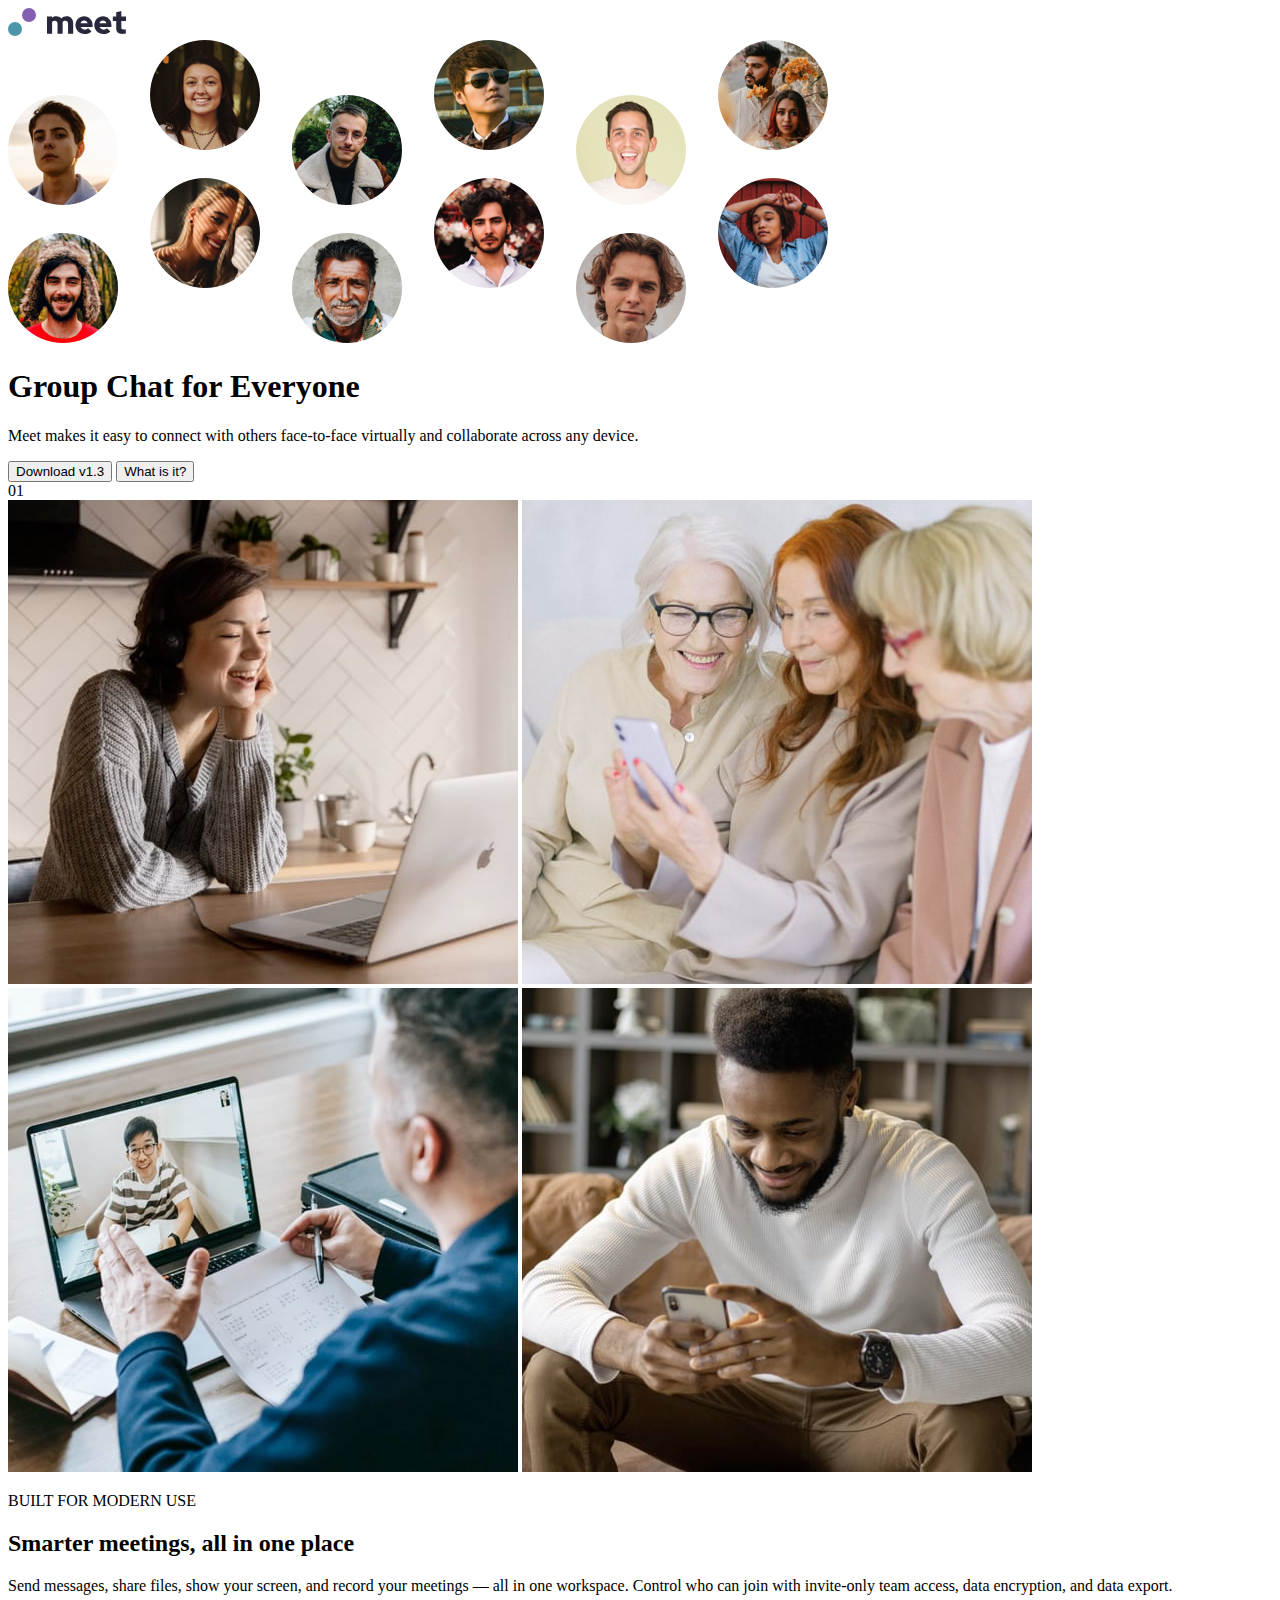
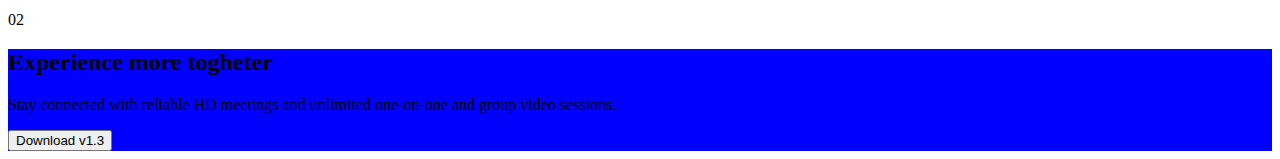
==== src/index.html @ c0a2217b "Init footer component" ====
<!DOCTYPE html>
<html lang="en">
<head>
    <meta charset="UTF-8">
    <meta http-equiv="X-UA-Compatible" content="IE=edge">
    <meta name="viewport" content="width=device-width, initial-scale=1.0">

    <!-- Add Google Fonts -->
    <link rel="preconnect" href="https://fonts.googleapis.com"> 
    <link rel="preconnect" href="https://fonts.gstatic.com" crossorigin>
    <link href="https://fonts.googleapis.com/css2?family=Red+Hat+Display:wght@500;900&display=swap" rel="stylesheet">
    
    <!-- Load favicon -->
    <link rel="icon" type="image/png" sizes="32x32" href="../assets/favicon-32x32.png">

    <!-- Add Styles -->
    <link rel="stylesheet" href="../css/style.css">
    
    <title>Frontend Mentor | meet</title>
</head>
<body>
    <header>
        <img class="logo" src="../assets/logo.svg" alt="Meet logo">
    </header>
    <main>
        <img src="../assets/tablet/image-hero.png" alt="People pictures">
        <div class="main-text">
            <h1>Group Chat for Everyone</h1>
            <p>
                Meet makes it easy to connect with others face-to-face virtually 
                and collaborate across any device.
            </p>
        </div>

        <div class="main-buttons">
            <button class="button main-download">Download <span>v1.3</span></button>
            <button class="button main-what-is">What is it?</button>
        </div>
    </main>

    <div class="transition-number">
        <div class="vertical-line"></div>
        <div class="circle-number">01</div>
    </div>

    <div class="pictures">
        <img src="../assets/desktop/image-woman-in-videocall.jpg" alt="Woman in videocall">
        <img src="../assets/desktop/image-women-videochatting.jpg" alt="Woman in videochatting">
        <img src="../assets/desktop/image-men-in-meeting.jpg" alt="Men in meeting">
        <img src="../assets/desktop/image-man-texting.jpg" alt="Men texting">
    </div>

    <section>
        <p class="overline">BUILT FOR MODERN USE</p>
        
        <h2>Smarter meetings, all in one place</h2>
        <p class="description">
            Send messages, share files, show your screen, and record your meetings — all in one workspace. 
            Control who can join with invite-only team access, data encryption, and data export.
        </p>
    </section>

    <div class="transition-number uppon">
        <div class="vertical-line"></div>
        <div class="circle-number">02</div>
    </div>

    <footer style="background-color: blue;">
        <h2>
            Experience more togheter
        </h2>
        <p>
            Stay connected with reliable HD meetings and unlimited one-on-one and 
            group video sessions.
        </p>
        <button>Download <span>v1.3<span></button>
    </footer>
</body>
</html>
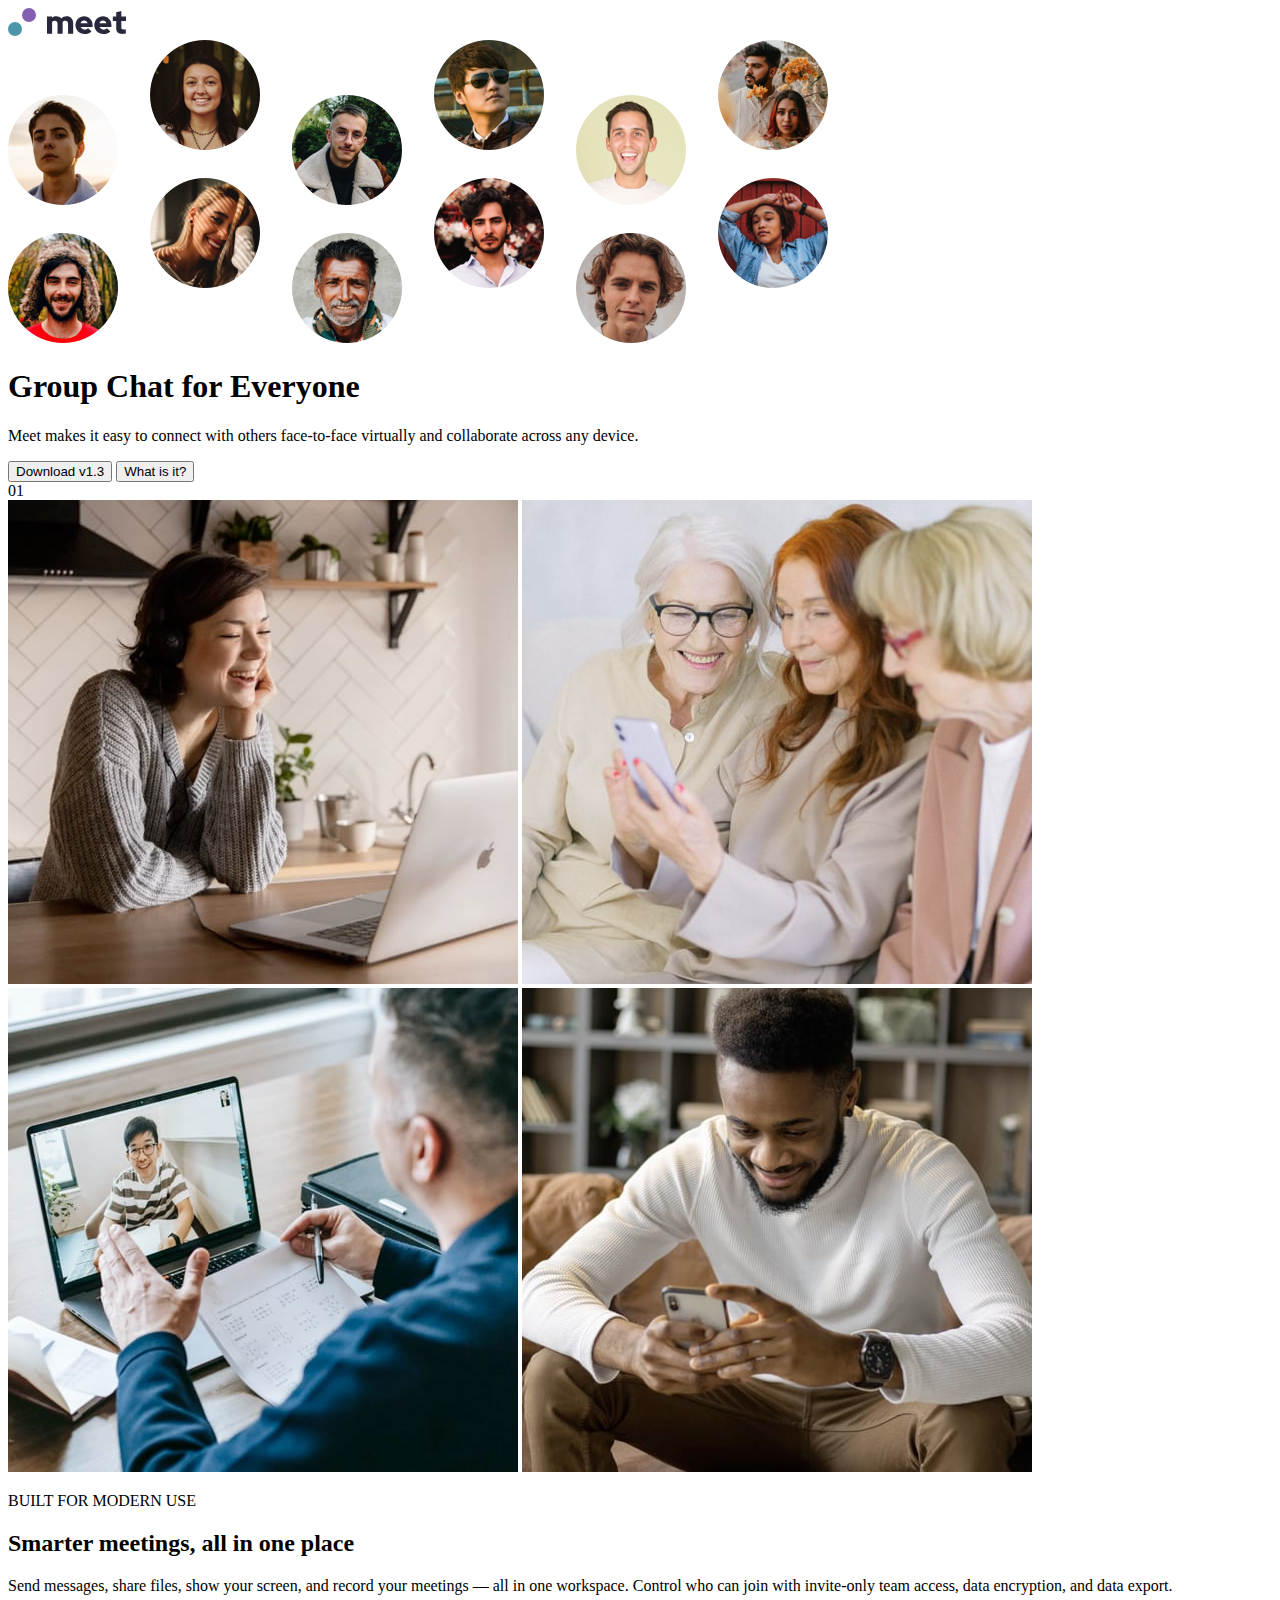
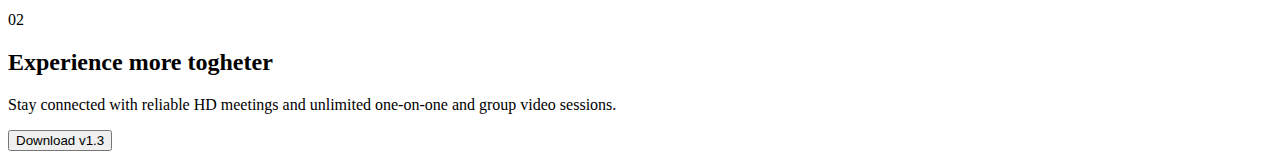
==== commit 75c82d96: "Add image background on footer" ====
--- a/src/index.html
+++ b/src/index.html
@@ -65,7 +65,7 @@
         <div class="circle-number">02</div>
     </div>
 
-    <footer style="background-color: blue;">
+    <footer>
         <h2>
             Experience more togheter
         </h2>
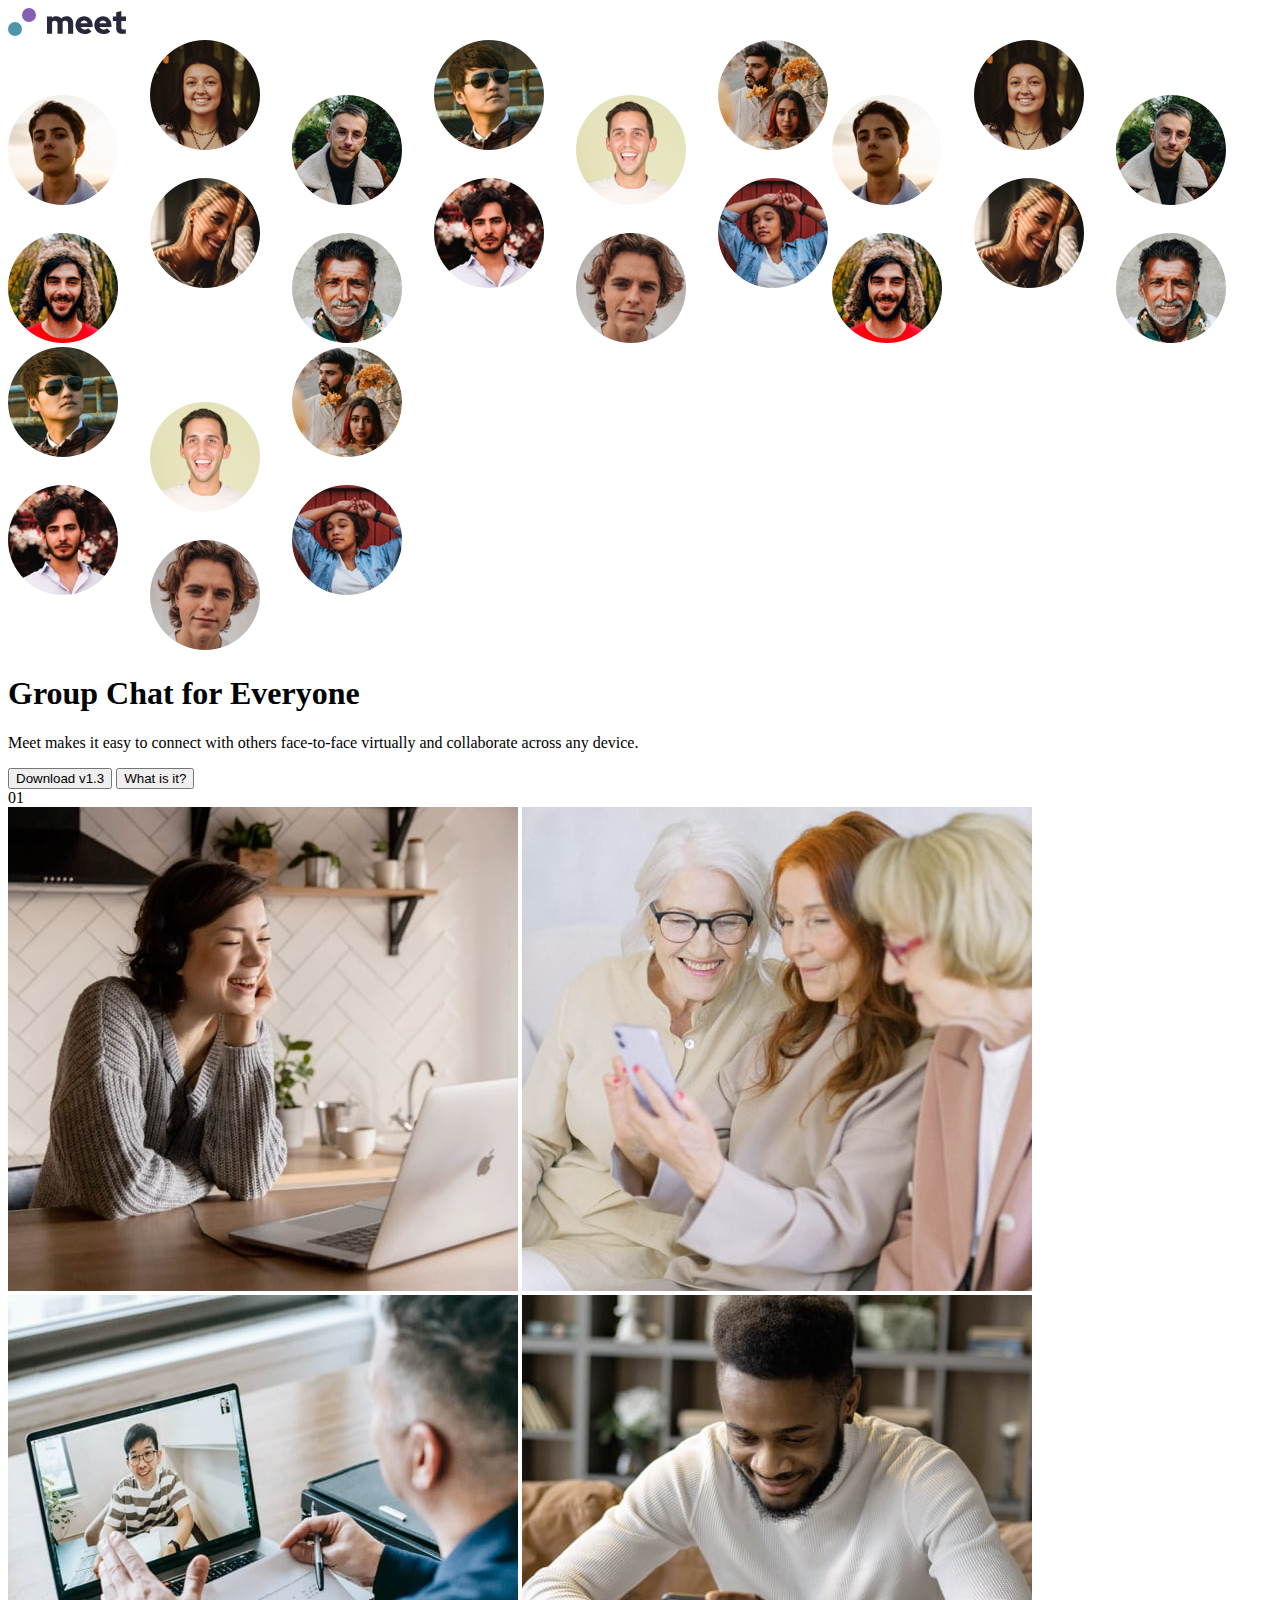
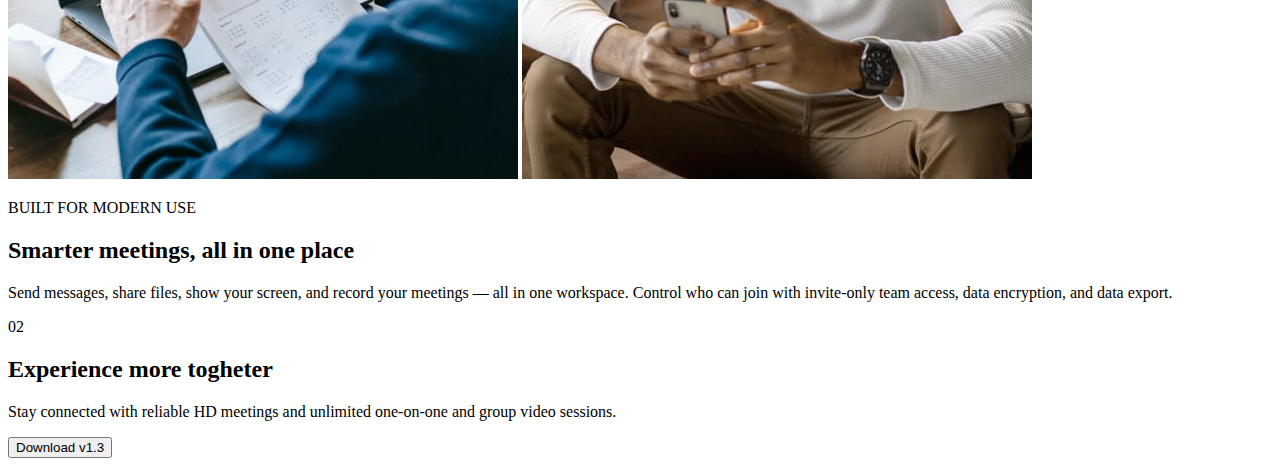
==== commit f4c206ee: "Add separate image on main component" ====
--- a/src/index.html
+++ b/src/index.html
@@ -23,7 +23,11 @@
         <img class="logo" src="../assets/logo.svg" alt="Meet logo">
     </header>
     <main>
-        <img src="../assets/tablet/image-hero.png" alt="People pictures">
+        <img class="mobile-main-img" src="../assets/tablet/image-hero.png" alt="People pictures">
+        
+        <img class="desktop-main-img" src="../assets/desktop/image-hero-left.png" alt="People pictures">
+        <img class="desktop-main-img" src="../assets/desktop/image-hero-right.png" alt="People pictures">
+        
         <div class="main-text">
             <h1>Group Chat for Everyone</h1>
             <p>
